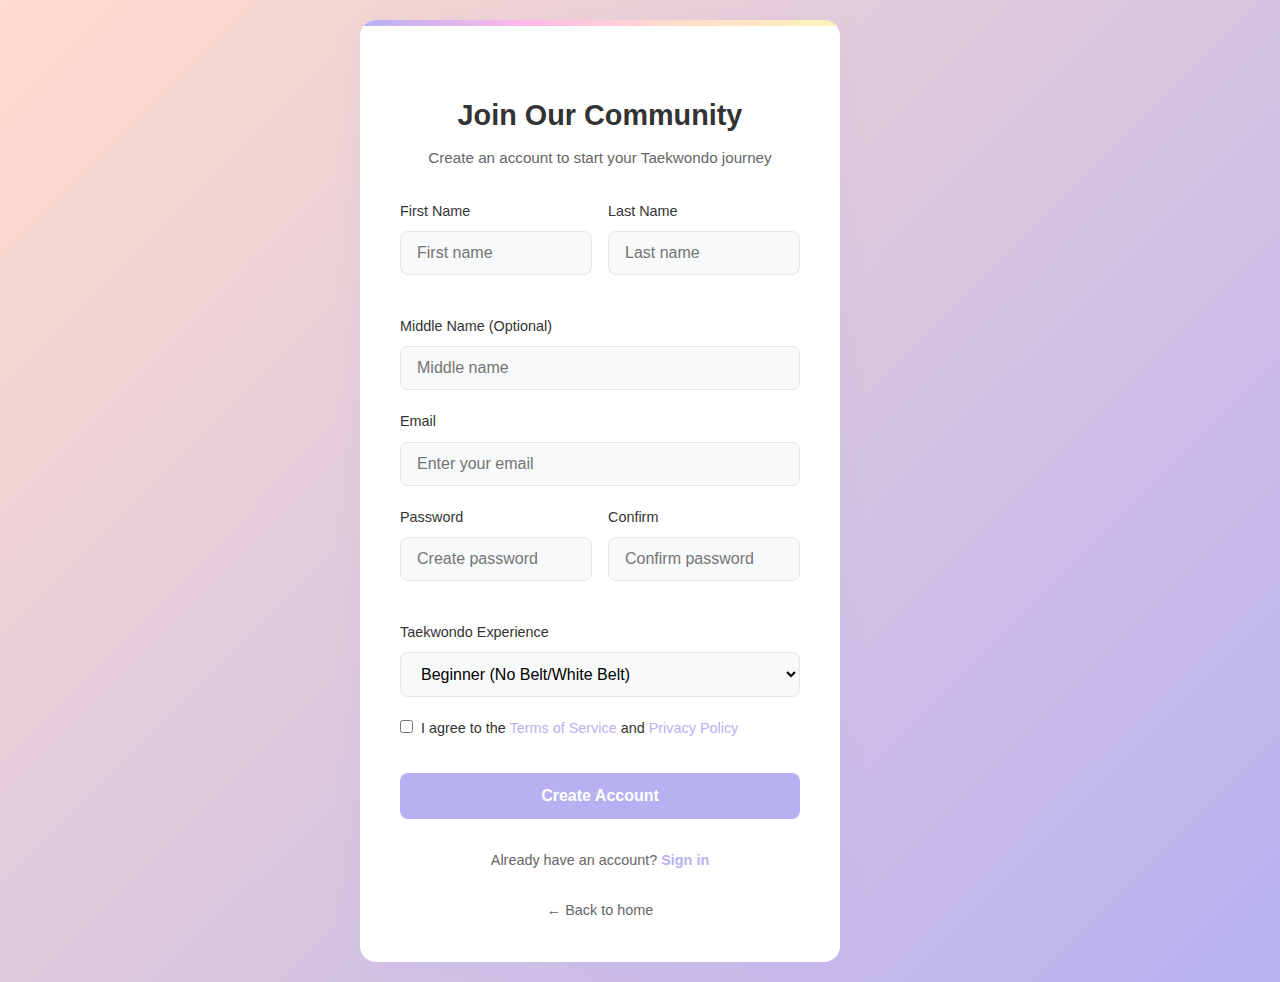
==== register.html @ 1f33d306 "init publish" ====
<!DOCTYPE html>
<html lang="en">
<head>
    <meta charset="UTF-8">
    <meta http-equiv="X-UA-Compatible" content="IE=edge">
    <meta name="viewport" content="width=device-width, initial-scale=1.0">
    <title>Register - Taekwondo Community</title>
    <link rel="stylesheet" href="style.css">
    <link rel="stylesheet" href="auth.css">
</head>
<body>
    <div class="auth-container">
        <div class="auth-card">
            <div class="auth-header">
                <h1>Join Our Community</h1>
                <p>Create an account to start your Taekwondo journey</p>
            </div>
            
            <div class="alert-message error" id="errorMessage" style="display: none;"></div>
            <div class="alert-message success" id="successMessage" style="display: none;"></div>
            
            <form class="auth-form" id="registerForm">
                <div class="form-row">
                    <div class="form-group half">
                        <label for="first-name">First Name</label>
                        <input type="text" id="first-name" name="first-name" placeholder="First name" required>
                        <div class="error-text" id="firstNameError"></div>
                    </div>
                    
                    <div class="form-group half">
                        <label for="last-name">Last Name</label>
                        <input type="text" id="last-name" name="last-name" placeholder="Last name" required>
                        <div class="error-text" id="lastNameError"></div>
                    </div>
                </div>

                <div class="form-group">
                    <label for="middle-name">Middle Name (Optional)</label>
                    <input type="text" id="middle-name" name="middle-name" placeholder="Middle name">
                </div>
                
                <div class="form-group">
                    <label for="email">Email</label>
                    <input type="email" id="email" name="email" placeholder="Enter your email" required>
                    <div class="error-text" id="emailError"></div>
                </div>
                
                <div class="form-row">
                    <div class="form-group half">
                        <label for="password">Password</label>
                        <input type="password" id="password" name="password" placeholder="Create password" required>
                        <div class="error-text" id="passwordError"></div>
                    </div>
                    
                    <div class="form-group half">
                        <label for="confirm-password">Confirm</label>
                        <input type="password" id="confirm-password" name="confirm-password" placeholder="Confirm password" required>
                        <div class="error-text" id="confirmPasswordError"></div>
                    </div>
                </div>
                
                <div class="form-group">
                    <label for="experience">Taekwondo Experience</label>
                    <select id="experience" name="experience">
                        <option value="beginner">Beginner (No Belt/White Belt)</option>
                        <option value="intermediate">Intermediate (Yellow to Green)</option>
                        <option value="advanced">Advanced (Blue to Red)</option>
                        <option value="black-belt">Black Belt</option>
                        <option value="instructor">Instructor</option>
                    </select>
                </div>
                
                <div class="terms-privacy">
                    <input type="checkbox" id="terms" name="terms" required>
                    <label for="terms">I agree to the <a href="#">Terms of Service</a> and <a href="#">Privacy Policy</a></label>
                    <div class="error-text" id="termsError"></div>
                </div>
                
                <button type="submit" class="auth-button" id="registerButton">
                    <span class="button-text">Create Account</span>
                    <span class="button-loader" style="display: none;"></span>
                </button>
            </form>
            
            <div class="auth-footer">
                <p>Already have an account? <a href="login.html">Sign in</a></p>
            </div>
            
            <div class="return-home">
                <a href="index.html">← Back to home</a>
            </div>
        </div>
    </div>

    <script>
        document.addEventListener('DOMContentLoaded', function() {
            const registerForm = document.getElementById('registerForm');
            const registerButton = document.getElementById('registerButton');
            const buttonText = registerButton.querySelector('.button-text');
            const buttonLoader = registerButton.querySelector('.button-loader');
            const errorMessage = document.getElementById('errorMessage');
            const successMessage = document.getElementById('successMessage');
            
            // Get all error message elements
            const firstNameError = document.getElementById('firstNameError');
            const lastNameError = document.getElementById('lastNameError');
            const emailError = document.getElementById('emailError');
            const passwordError = document.getElementById('passwordError');
            const confirmPasswordError = document.getElementById('confirmPasswordError');
            const termsError = document.getElementById('termsError');

            // Email validation function
            function isValidEmail(email) {
                const emailRegex = /^[^\s@]+@[^\s@]+\.[^\s@]+$/;
                return emailRegex.test(email);
            }

            // Function to display field errors
            function showFieldError(element, message) {
                element.textContent = message;
                element.style.display = 'block';
            }

            // Function to clear all field errors
            function clearFieldErrors() {
                const errorElements = [
                    firstNameError, lastNameError, emailError, 
                    passwordError, confirmPasswordError, termsError
                ];
                
                errorElements.forEach(element => {
                    element.textContent = '';
                    element.style.display = 'none';
                });
            }

            // Function to show alert messages
            function showAlert(element, message) {
                element.textContent = message;
                element.style.display = 'block';
                setTimeout(() => {
                    element.style.display = 'none';
                }, 5000);
            }

            // Set loading state
            function setLoading(isLoading) {
                if (isLoading) {
                    buttonText.style.display = 'none';
                    buttonLoader.style.display = 'block';
                    registerButton.disabled = true;
                } else {
                    buttonText.style.display = 'block';
                    buttonLoader.style.display = 'none';
                    registerButton.disabled = false;
                }
            }

            registerForm.addEventListener('submit', function(e) {
                e.preventDefault();
                clearFieldErrors();
                errorMessage.style.display = 'none';
                successMessage.style.display = 'none';

                // Get form values
                const firstName = document.getElementById('first-name').value.trim();
                const middleName = document.getElementById('middle-name').value.trim();
                const lastName = document.getElementById('last-name').value.trim();
                const email = document.getElementById('email').value.trim();
                const password = document.getElementById('password').value.trim();
                const confirmPassword = document.getElementById('confirm-password').value.trim();
                const termsAgreed = document.getElementById('terms').checked;
                
                let hasError = false;

                // Validate first name
                if (!firstName) {
                    showFieldError(firstNameError, 'First name is required');
                    hasError = true;
                }

                // Validate last name
                if (!lastName) {
                    showFieldError(lastNameError, 'Last name is required');
                    hasError = true;
                }

                // Validate email
                if (!email) {
                    showFieldError(emailError, 'Email is required');
                    hasError = true;
                } else if (!isValidEmail(email)) {
                    showFieldError(emailError, 'Please enter a valid email address');
                    hasError = true;
                }

                // Validate password
                if (!password) {
                    showFieldError(passwordError, 'Password is required');
                    hasError = true;
                }

                // Validate password confirmation
                if (!confirmPassword) {
                    showFieldError(confirmPasswordError, 'Please confirm your password');
                    hasError = true;
                } else if (password !== confirmPassword) {
                    showFieldError(confirmPasswordError, 'Passwords do not match');
                    hasError = true;
                }

                // Validate terms agreement
                if (!termsAgreed) {
                    showFieldError(termsError, 'You must agree to the Terms of Service and Privacy Policy');
                    hasError = true;
                }

                if (hasError) return;

                // Set loading state
                setLoading(true);

                // Log the data for debugging
                console.log('Sending registration data:', {
                    first_name: firstName,
                    middle_name: middleName || "",
                    last_name: lastName,
                    email: email,
                    password: password
                });

                // Prepare data for API
                const data = {
                    first_name: firstName,
                    middle_name: middleName || "",
                    last_name: lastName,
                    email: email,
                    password: password
                };

                // Call Xano API
                fetch('https://x8ki-letl-twmt.n7.xano.io/api:jyotHfBB/auth/signup', {
                    method: 'POST',
                    headers: {
                        'Content-Type': 'application/json'
                    },
                    body: JSON.stringify(data)
                })
                .then(response => {
                    console.log('API Response Status:', response.status);
                    console.log('API Response Headers:', response.headers);
                    
                    // Get the response text first to debug
                    return response.text().then(text => {
                        console.log('API Response Text:', text);
                        
                        // Parse JSON if it's valid
                        let data;
                        try {
                            data = text ? JSON.parse(text) : {};
                        } catch (e) {
                            console.error('JSON Parse Error:', e);
                            throw new Error('Invalid response format');
                        }
                        
                        // Check if response was ok
                        if (!response.ok) {
                            throw new Error(data.message || 'Registration failed. Please try again.');
                        }
                        
                        return data;
                    });
                })
                .then(data => {
                    // Registration successful
                    console.log('Registration successful:', data);
                    showAlert(successMessage, 'Account created successfully! Redirecting to login...');
                    
                    // Store auth token if provided
                    if (data.authToken) {
                        localStorage.setItem('authToken', data.authToken);
                    }
                    
                    // Redirect to login page after delay
                    setTimeout(() => {
                        window.location.href = 'login.html';
                    }, 2000);
                })
                .catch(error => {
                    console.error('Registration error:', error);
                    showAlert(errorMessage, error.message || 'Registration failed. Please try again.');
                })
                .finally(() => {
                    setLoading(false);
                });
            });
        });
    </script>
</body>
</html>
---- style.css ----
/* Responsive design */
@media (max-width: 768px) {
    body {
        padding: 10px;
    }
    
    h1 {
        font-size: 1.8rem;
    }
    
    h2 {
        font-size: 1.3rem;
    }
    
    .container {
        flex-direction: column;
        align-items: center;
    }
    
    .main-image {
        width: auto;
    }
    
    .menu-toggle {
        display: flex;
    }
    
    .nav-menu {
        position: absolute;
        flex-direction: column;
        background-color: white;
        width: 100%;
        top: 70px;
        left: 0;
        padding: 20px 0;
        box-shadow: 0 10px 10px rgba(0, 0, 0, 0.05);
        gap: 15px;
        transform: translateY(-150%);
        opacity: 0;
        transition: all 0.3s;
        pointer-events: none;
        z-index: 90;
    }
    
    .nav-menu.active {
        transform: translateY(0);
        opacity: 1;
        pointer-events: all;
    }
    
    .nav-menu li {
        text-align: center;
    }
    
    .auth-links {
        position: absolute;
        right: 60px;
    }
    
    .login-btn {
        display: none;
    }
    
    .menu-toggle.active span:nth-child(1) {
        transform: translateY(8px) rotate(45deg);
    }
    
    .menu-toggle.active span:nth-child(2) {
        opacity: 0;
    }
    
    .menu-toggle.active span:nth-child(3) {
        transform: translateY(-8px) rotate(-45deg);
    }
    
    .user-dropdown {
        right: -10px;
    }
}/* Base styles */
:root {
    /* New color theme */
    --purple: #B7B1F2;
    --pink: #FDB7EA;
    --peach: #FFDCCC;
    --yellow: #FBF3B9;
    
    /* RGB values */
    --purple-rgb: 183, 177, 242;
    --pink-rgb: 253, 183, 234;
    --peach-rgb: 255, 220, 204;
    --yellow-rgb: 251, 243, 185;
    
    /* Original variables for compatibility */
    --primary-color: var(--purple);
    --primary-dark: rgba(var(--purple-rgb), 0.8);
    --highlight-color: var(--pink);
    --background-color: #f8f9fa;
    --text-color: #333;
    --header-color: #444;
}

* {
    margin: 0;
    padding: 0;
    box-sizing: border-box;
}

body {
    background-color: var(--background-color);
    background-image: linear-gradient(45deg, var(--yellow) 0%, var(--peach) 100%);
    color: var(--text-color);
    font-family: Arial, sans-serif;
    line-height: 1.6;
    max-width: 1200px;
    margin: 0 auto;
    padding: 20px;
    min-height: 100vh;
}

/* Typography */
h1, h2, h3, h4 {
    color: var(--header-color);
    margin-bottom: 1rem;
}

h1 {
    text-align: center;
    font-size: 2.2rem;
    margin: 2rem 0;
}

h2 {
    font-size: 1.5rem;
    border-bottom: 2px solid var(--primary-color);
    padding-bottom: 0.5rem;
    margin-top: 1.5rem;
}

p {
    margin-bottom: 1rem;
}

.highlight {
    color: var(--highlight-color);
    font-weight: bold;
}

/* Layout */
header, footer {
    text-align: center;
    padding: 1rem 0;
}

footer {
    margin-top: 2rem;
    font-style: italic;
    font-size: 0.9rem;
}

.hero {
    display: flex;
    justify-content: center;
    margin: 2rem 0;
}

.gallery {
    text-align: center;
    width: 100%;
}

.main-image {
    max-width: auto;
    height: auto;
    border-radius: 12px;
    box-shadow: 0 8px 16px rgba(var(--purple-rgb), 0.3);
    transition: opacity 0.3s ease;
    object-fit: cover;
    max-height: 400px;
    width: 100%;
}

.content, .characteristics {
    max-width: 800px;
    margin: 0 auto;
    padding: 1rem;
}

.characteristic-item {
    margin-bottom: 2rem;
    padding: .5rem;
    background-color: rgba(255, 255, 255, 0.7);
    border-radius: 12px;
    box-shadow: 0 4px 12px rgba(var(--purple-rgb), 0.15);
    transition: transform 0.3s ease, box-shadow 0.3s ease;
}

.view-technique {
    background-color: var(--primary-color);
    color: white;
    border: none;
    padding: 8px 16px;
    margin-top: 12px;
    border-radius: 6px;
    cursor: pointer;
    font-weight: 500;
    transition: all 0.2s ease;
    display: inline-block;
}

.view-technique:hover {
    background-color: rgba(var(--purple-rgb), 0.8);
    transform: translateY(-2px);
    box-shadow: 0 4px 8px rgba(var(--purple-rgb), 0.3);
}

.characteristic-item.active {
    border-left: 4px solid var(--pink);
    transform: translateY(-5px);
    box-shadow: 0 8px 20px rgba(var(--purple-rgb), 0.25);
}

/* Navigation */
.container {
    display: flex;
    justify-content: center;
    gap: 1rem;
    margin: 2rem 0;
}

.next-button, .previous-button {
    display: inline-block;
    padding: 12px 24px;
    background-color: var(--primary-color);
    color: white;
    border: none;
    border-radius: 8px;
    font-size: 1rem;
    font-weight: 500;
    cursor: pointer;
    text-decoration: none;
    transition: all 0.3s ease;
    box-shadow: 0 2px 8px rgba(var(--purple-rgb), 0.3);
}

.next-button:hover, .previous-button:hover {
    background-color: var(--primary-dark);
    transform: translateY(-2px);
    box-shadow: 0 4px 12px rgba(var(--purple-rgb), 0.4);
}

.next-button:active, .previous-button:active {
    transform: translateY(0);
    box-shadow: 0 2px 4px rgba(var(--purple-rgb), 0.3);
}

/* Navigation Bar */
.navbar {
    background-color: white;
    box-shadow: 0 2px 10px rgba(0, 0, 0, 0.05);
    position: sticky;
    top: 0;
    z-index: 100;
}

.navbar-container {
    display: flex;
    justify-content: space-between;
    align-items: center;
    padding: 15px 20px;
    max-width: 1200px;
    margin: 0 auto;
}

.logo {
    font-weight: 700;
    font-size: 1.5rem;
    color: var(--text-color);
    text-decoration: none;
    letter-spacing: 1px;
}

.nav-menu {
    display: flex;
    list-style: none;
    margin: 0;
    padding: 0;
    gap: 30px;
}

.nav-link {
    color: var(--text-color);
    text-decoration: none;
    font-weight: 500;
    position: relative;
    transition: color 0.3s;
    padding: 8px 12px;
}

.nav-link:hover {
    color: var(--primary-color);
}

.nav-link::after {
    content: '';
    position: absolute;
    width: 0;
    height: 2px;
    bottom: 0;
    left: 50%;
    transform: translateX(-50%);
    background-color: var(--primary-color);
    transition: width 0.3s;
}

.nav-link:hover::after {
    width: 80%;
}

.nav-link.active {
    color: var(--primary-color);
}

.nav-link.active::after {
    width: 80%;
    background-color: var(--pink);
}

.auth-links {
    display: flex;
    align-items: center;
    gap: 15px;
}

.login-btn {
    color: var(--primary-color);
    text-decoration: none;
    font-weight: 600;
    transition: color 0.3s;
}

.login-btn:hover {
    color: rgba(var(--purple-rgb), 0.8);
}

.register-btn {
    background-color: var(--primary-color);
    color: white;
    text-decoration: none;
    padding: 8px 16px;
    border-radius: 6px;
    font-weight: 600;
    transition: all 0.3s;
}

.register-btn:hover {
    background-color: rgba(var(--purple-rgb), 0.8);
    transform: translateY(-2px);
}

.menu-toggle {
    display: none;
    flex-direction: column;
    gap: 5px;
    cursor: pointer;
}

.menu-toggle span {
    display: block;
    width: 25px;
    height: 3px;
    background-color: var(--text-color);
    transition: all 0.3s;
}

/* User Profile & Logout Styling */
.user-profile {
    position: relative;
    cursor: pointer;
}

.user-greeting {
    display: inline-block;
    color: var(--text-color);
    font-weight: 500;
    padding: 8px 12px;
    position: relative;
}

.user-greeting::after {
    content: '▼';
    font-size: 0.7em;
    margin-left: 5px;
    transition: transform 0.3s;
}

.user-profile.active .user-greeting::after {
    transform: rotate(180deg);
}

.user-dropdown {
    position: absolute;
    top: 100%;
    right: 0;
    background-color: white;
    border-radius: 8px;
    box-shadow: 0 5px 15px rgba(var(--purple-rgb), 0.2);
    width: 150px;
    overflow: hidden;
    opacity: 0;
    visibility: hidden;
    transform: translateY(10px);
    transition: all 0.3s;
    z-index: 100;
}

.user-profile.active .user-dropdown {
    opacity: 1;
    visibility: visible;
    transform: translateY(0);
}

.user-dropdown ul {
    list-style: none;
    padding: 0;
    margin: 0;
}

.user-dropdown ul li {
    border-bottom: 1px solid rgba(var(--purple-rgb), 0.1);
}

.user-dropdown ul li:last-child {
    border-bottom: none;
}

.user-dropdown ul li a {
    display: block;
    padding: 12px 15px;
    color: var(--text-color);
    text-decoration: none;
    transition: all 0.2s;
}

.user-dropdown ul li a:hover {
    background-color: rgba(var(--purple-rgb), 0.1);
    color: var(--primary-color);
}

#logoutBtn {
    color: #e74c3c;
}

.logout-message {
    position: fixed;
    top: 20px;
    right: 20px;
    background-color: rgba(var(--purple-rgb), 0.9);
    color: white;
    padding: 12px 20px;
    border-radius: 8px;
    z-index: 1000;
    animation: fadeInOut 2s ease;
}

@keyframes fadeInOut {
    0% { opacity: 0; transform: translateY(-20px); }
    20% { opacity: 1; transform: translateY(0); }
    80% { opacity: 1; transform: translateY(0); }
    100% { opacity: 0; transform: translateY(-20px); }
}

/* Make sure these accordion styles are added to your style.css file */

/* Accordion Styles */
.accordion-container {
    max-width: 800px;
    margin: 0 auto;
}

.accordion {
    margin-bottom: 1rem;
    border-radius: 12px;
    overflow: hidden;
    transition: all 0.3s ease;
}

.accordion-header {
    padding: 1.25rem 1.5rem;
    background-color: rgba(255, 255, 255, 0.8);
    display: flex;
    justify-content: space-between;
    align-items: center;
    cursor: pointer;
    border-radius: 12px;
    transition: all 0.3s ease;
}

.accordion-header:hover {
    background-color: rgba(255, 255, 255, 0.9);
}

.accordion-header h2 {
    margin: 0;
    font-size: 1.3rem;
    transition: color 0.3s ease;
}

.accordion-icon {
    font-size: 1.5rem;
    color: var(--primary-color);
    transition: transform 0.3s ease;
}

.accordion.active .accordion-icon {
    transform: rotate(45deg);
}

.accordion-content {
    background-color: rgba(255, 255, 255, 0.7);
    padding: 0 1.5rem;
    max-height: 0;
    overflow: hidden;
    transition: all 0.5s ease;
    opacity: 0;
    visibility: hidden;
}

.accordion.active .accordion-content {
    padding: 1.5rem;
    max-height: none; /* Remove the fixed height limit */
    opacity: 1;
    visibility: visible;
}
.accordion.active .accordion-header {
    border-radius: 12px 12px 0 0;
    background-color: rgba(var(--purple-rgb), 0.1);
}

.characteristic-item.technique-active .accordion-header {
    background-color: rgba(var(--pink-rgb), 0.15);
    border-left: 4px solid var(--pink);
}

.characteristic-item.technique-active .accordion-icon {
    color: var(--pink);
}

/* Add these styles to your style.css file to fix the hero image display */

/* Hero section styling */
.hero {
    width: 100%;
    display: flex;
    justify-content: center;
    align-items: center;
    margin: 2rem 0;
    overflow: hidden;
}

.gallery {
    width: 100%;
    max-width: 1200px;
    text-align: center;
}

.main-image {
    width: auto;
    height: auto;
    max-height: 500px;
    object-fit: cover;
    object-position: center;
    border-radius: 12px;
    box-shadow: 0 8px 16px rgba(var(--purple-rgb), 0.3);
    transition: opacity 0.3s ease;
}

/* Responsive adjustments */
@media (max-width: 768px) {
    .main-image {
        max-height: 300px;
    }
}

/* Optional: If you prefer the image to be contained instead of cropped */
.main-image.contain {
    object-fit: contain;
    background-color: rgba(0, 0, 0, 0.05);
    padding: 10px;
}

/* Add these styles to create the modal effect shown in your screenshot */

/* Modal Styles */
.technique-modal {
    display: none;
    position: fixed;
    top: 0;
    left: 0;
    width: 100%;
    height: 100%;
    background-color: rgba(0, 0, 0, 0.5);
    z-index: 1000;
    justify-content: center;
    align-items: center;
    padding: 20px;
}

.technique-modal.active {
    display: flex;
}

.modal-content {
    background-color: white;
    border-radius: 12px;
    max-width: 800px;
    width: 100%;
    max-height: 90vh;
    overflow-y: auto;
    position: relative;
    box-shadow: 0 10px 25px rgba(0, 0, 0, 0.2);
    animation: modalFadeIn 0.3s ease;
}

@keyframes modalFadeIn {
    from {
        opacity: 0;
        transform: translateY(-20px);
    }
    to {
        opacity: 1;
        transform: translateY(0);
    }
}

.modal-header {
    padding: 15px 20px;
    border-bottom: 2px solid var(--peach);
    display: flex;
    justify-content: space-between;
    align-items: center;
    background-color: rgba(var(--pink-rgb), 0.1);
}

.modal-header h3 {
    margin: 0;
    color: var(--highlight-color);
    font-size: 1.3rem;
}

.close-modal {
    background: none;
    border: none;
    font-size: 1.5rem;
    color: #999;
    cursor: pointer;
    transition: color 0.2s;
}

.close-modal:hover {
    color: #333;
}

/* Modal Image Container */
.modal-image-container {
    width: 100%;
    overflow: hidden;
    border-bottom: 1px solid #eee;
}

.modal-image {
    width: 100%;
    height: auto;
    max-height: 300px;
    object-fit: cover;
    object-position: center;
    display: block;
}

.modal-body {
    padding: 20px;
    line-height: 1.6;
}

.modal-footer {
    padding: 15px 20px;
    border-top: 1px solid #eee;
    text-align: center;
}

.view-technique-modal {
    background-color: var(--primary-color);
    color: white;
    border: none;
    padding: 8px 16px;
    margin-top: 5px;
    border-radius: 6px;
    cursor: pointer;
    font-weight: 500;
    transition: all 0.2s ease;
    display: inline-block;
}

.view-technique-modal:hover {
    background-color: rgba(var(--purple-rgb), 0.8);
    transform: translateY(-2px);
    box-shadow: 0 4px 8px rgba(var(--purple-rgb), 0.3);
}

/* For mobile */
@media (max-width: 768px) {
    .modal-content {
        max-height: 90vh;
    }
    
    .modal-image {
        max-height: 400px;
    }
}

/* Improved mobile navigation styles */

@media (max-width: 768px) {
    /* Navbar container */
    .navbar {
      padding: 10px 0;
    }
    
    .navbar-container {
      padding: 0 15px;
      position: relative;
    }
    
    /* Logo */
    .logo {
      font-size: 1.2rem;
      letter-spacing: 1px;
      font-weight: 700;
    }
    
    /* Menu toggle (hamburger) button */
    .menu-toggle {
      display: flex;
      flex-direction: column;
      gap: 5px;
      background: none;
      border: none;
      padding: 5px;
      margin-right: 10px;
      cursor: pointer;
      z-index: 100;
    }
    
    .menu-toggle span {
      display: block;
      width: 25px;
      height: 3px;
      background-color: var(--text-color);
      transition: all 0.3s;
      border-radius: 2px;
    }
    
    /* Hamburger animation */
    .menu-toggle.active span:nth-child(1) {
      transform: translateY(8px) rotate(45deg);
    }
    
    .menu-toggle.active span:nth-child(2) {
      opacity: 0;
    }
    
    .menu-toggle.active span:nth-child(3) {
      transform: translateY(-8px) rotate(-45deg);
    }
    
    /* Mobile dropdown menu */
    .nav-menu {
      position: absolute;
      flex-direction: column;
      background-color: white;
      width: 100%;
      top: 60px;
      left: 0;
      padding: 20px 0;
      box-shadow: 0 10px 10px rgba(0, 0, 0, 0.05);
      gap: 15px;
      transform: translateY(-150%);
      opacity: 0;
      transition: all 0.3s;
      pointer-events: none;
      z-index: 95;
    }
    
    .nav-menu.active {
      transform: translateY(0);
      opacity: 1;
      pointer-events: all;
    }
    
    .nav-menu li {
      text-align: center;
      width: 100%;
    }
    
    .nav-link {
      display: block;
      padding: 12px 20px;
      width: 100%;
    }
    
    /* Auth links in mobile */
    .auth-links {
      position: absolute;
      right: 15px;
      top: 50%;
      transform: translateY(-50%);
      display: flex;
      align-items: center;
    }
    
    /* User greeting and logout */
    .user-greeting {
      display: none; /* Hide on mobile to save space */
    }
    
    .logout-btn {
      color: #e74c3c;
      text-decoration: none;
      padding: 8px 15px;
      font-weight: 600;
      font-size: 0.9rem;
      border-radius: 4px;
      background-color: rgba(231, 76, 60, 0.1);
    }
    
    /* Login/register buttons in mobile */
    .login-btn {
      display: none; /* Hide login on mobile to save space */
    }
    
    .register-btn {
      font-size: 0.9rem;
      padding: 6px 12px;
    }
  }

  /* Desktop navigation styles */

/* Navbar base */
.navbar {
    background-color: white;
    box-shadow: 0 2px 10px rgba(0, 0, 0, 0.05);
    position: sticky;
    top: 0;
    z-index: 100;
}

.navbar-container {
    display: flex;
    justify-content: space-between;
    align-items: center;
    padding: 15px 20px;
    max-width: 1200px;
    margin: 0 auto;
}

.nav-left {
    display: flex;
    align-items: center;
}

/* Logo styling */
.logo {
    font-weight: 700;
    font-size: 1.5rem;
    color: var(--text-color);
    text-decoration: none;
    letter-spacing: 1px;
}

/* Navigation menu */
.nav-menu {
    display: flex;
    list-style: none;
    margin: 0;
    padding: 0;
    gap: 30px;
}

.nav-link {
    color: var(--text-color);
    text-decoration: none;
    font-weight: 500;
    position: relative;
    transition: color 0.3s;
    padding: 8px 12px;
}

.nav-link:hover {
    color: var(--primary-color);
}

.nav-link::after {
    content: '';
    position: absolute;
    width: 0;
    height: 2px;
    bottom: 0;
    left: 50%;
    transform: translateX(-50%);
    background-color: var(--primary-color);
    transition: width 0.3s;
}

.nav-link:hover::after {
    width: 80%;
}

.nav-link.active {
    color: var(--primary-color);
}

.nav-link.active::after {
    width: 80%;
    background-color: var(--pink);
}

/* Auth links */
.auth-links {
    display: flex;
    align-items: center;
    gap: 15px;
}

.login-btn {
    color: var(--primary-color);
    text-decoration: none;
    font-weight: 600;
    transition: color 0.3s;
}

.login-btn:hover {
    color: rgba(var(--purple-rgb), 0.8);
}

.register-btn {
    background-color: var(--primary-color);
    color: white;
    text-decoration: none;
    padding: 8px 16px;
    border-radius: 6px;
    font-weight: 600;
    transition: all 0.3s;
}

.register-btn:hover {
    background-color: rgba(var(--purple-rgb), 0.8);
    transform: translateY(-2px);
}

/* Menu toggle button - hidden on desktop */
.menu-toggle {
    display: none;
}

#modalImage{
    height: 100%;
}
---- auth.css ----
/* Auth pages styling */
:root {
    /* New color theme */
    --purple: #B7B1F2;
    --pink: #FDB7EA;
    --peach: #FFDCCC;
    --yellow: #FBF3B9;
    
    /* RGB values */
    --purple-rgb: 183, 177, 242;
    --pink-rgb: 253, 183, 234;
    --peach-rgb: 255, 220, 204;
    --yellow-rgb: 251, 243, 185;
    
    /* Design system */
    --primary: var(--purple);
    --secondary: var(--pink);
    --accent: var(--peach);
    --background: #ffffff;
    --text-dark: #333333;
    --text-light: #666666;
    --border-color: #e6e6e6;
    --shadow-color: rgba(0, 0, 0, 0.1);
}

body {
    background: linear-gradient(135deg, var(--peach) 0%, var(--purple) 100%);
    min-height: 100vh;
    display: flex;
    align-items: center;
    justify-content: center;
    margin: 0;
    padding: 20px;
    font-family: 'Arial', sans-serif;
}

.auth-container {
    width: 100%;
    max-width: 480px;
    margin: 0 auto;
}

.auth-card {
    background-color: var(--background);
    border-radius: 16px;
    box-shadow: 0 8px 24px rgba(var(--purple-rgb), 0.15);
    padding: 40px;
    overflow: hidden;
    position: relative;
}

.auth-card::before {
    content: '';
    position: absolute;
    top: 0;
    left: 0;
    right: 0;
    height: 6px;
    background: linear-gradient(90deg, 
        var(--purple) 0%, 
        var(--pink) 33%, 
        var(--peach) 66%, 
        var(--yellow) 100%);
}

.auth-header {
    text-align: center;
    margin-bottom: 30px;
}

.auth-header h1 {
    color: var(--text-dark);
    font-size: 1.8rem;
    margin-bottom: 8px;
}

.auth-header p {
    color: var(--text-light);
    font-size: 0.95rem;
    margin: 0;
}

.auth-form {
    margin-bottom: 20px;
}

.form-group {
    margin-bottom: 20px;
}

.form-row {
    display: flex;
    gap: 16px;
    margin-bottom: 20px;
}

.form-group.half {
    width: 50%;
}

label {
    display: block;
    margin-bottom: 8px;
    color: var(--text-dark);
    font-size: 0.9rem;
    font-weight: 500;
}

input[type="text"],
input[type="email"],
input[type="password"],
select {
    width: 100%;
    padding: 12px 16px;
    border: 1px solid var(--border-color);
    border-radius: 8px;
    background-color: #f8f9fa;
    font-size: 1rem;
    transition: border-color 0.3s, box-shadow 0.3s;
}

input[type="text"]:focus,
input[type="email"]:focus,
input[type="password"]:focus,
select:focus {
    outline: none;
    border-color: var(--purple);
    box-shadow: 0 0 0 3px rgba(var(--purple-rgb), 0.2);
}

.form-options {
    display: flex;
    justify-content: space-between;
    align-items: center;
    margin: 15px 0 25px;
}

.remember-me {
    display: flex;
    align-items: center;
}

.remember-me input[type="checkbox"] {
    margin-right: 8px;
    accent-color: var(--purple);
}

.forgot-password {
    color: var(--text-light);
    font-size: 0.9rem;
    text-decoration: none;
    transition: color 0.3s;
}

.forgot-password:hover {
    color: var(--purple);
    text-decoration: underline;
}

.terms-privacy {
    display: flex;
    align-items: flex-start;
    margin-bottom: 25px;
    font-size: 0.85rem;
}

.terms-privacy input[type="checkbox"] {
    margin-right: 8px;
    margin-top: 3px;
    accent-color: var(--purple);
}

.terms-privacy a {
    color: var(--purple);
    text-decoration: none;
}

.terms-privacy a:hover {
    text-decoration: underline;
}

.auth-button {
    width: 100%;
    padding: 14px;
    background-color: var(--purple);
    color: white;
    border: none;
    border-radius: 8px;
    font-size: 1rem;
    font-weight: 600;
    cursor: pointer;
    transition: background-color 0.3s, transform 0.1s;
}

.auth-button:hover {
    background-color: rgba(var(--purple-rgb), 0.9);
}

.auth-button:active {
    transform: scale(0.98);
}

.auth-footer {
    text-align: center;
    margin-top: 30px;
    color: var(--text-light);
    font-size: 0.9rem;
}

.auth-footer a {
    color: var(--purple);
    text-decoration: none;
    font-weight: 600;
}

.auth-footer a:hover {
    text-decoration: underline;
}

.return-home {
    margin-top: 25px;
    text-align: center;
}

.return-home a {
    color: var(--text-light);
    font-size: 0.9rem;
    text-decoration: none;
    transition: color 0.3s;
}

.return-home a:hover {
    color: var(--purple);
}

/* Error and alert message styling */
.error-text {
    color: #e74c3c;
    font-size: 0.8rem;
    margin-top: 5px;
    display: none;
}

.alert-message {
    padding: 12px 16px;
    border-radius: 8px;
    margin-bottom: 20px;
    font-size: 0.9rem;
    display: none;
}

.alert-message.error {
    background-color: rgba(231, 76, 60, 0.1);
    border-left: 4px solid #e74c3c;
    color: #c0392b;
}

.alert-message.success {
    background-color: rgba(46, 204, 113, 0.1);
    border-left: 4px solid #2ecc71;
    color: #27ae60;
}

/* Loading spinner */
.button-loader {
    display: inline-block;
    width: 20px;
    height: 20px;
    border: 2px solid rgba(255, 255, 255, 0.3);
    border-radius: 50%;
    border-top-color: #fff;
    animation: spin 0.8s linear infinite;
}

@keyframes spin {
    to {
        transform: rotate(360deg);
    }
}
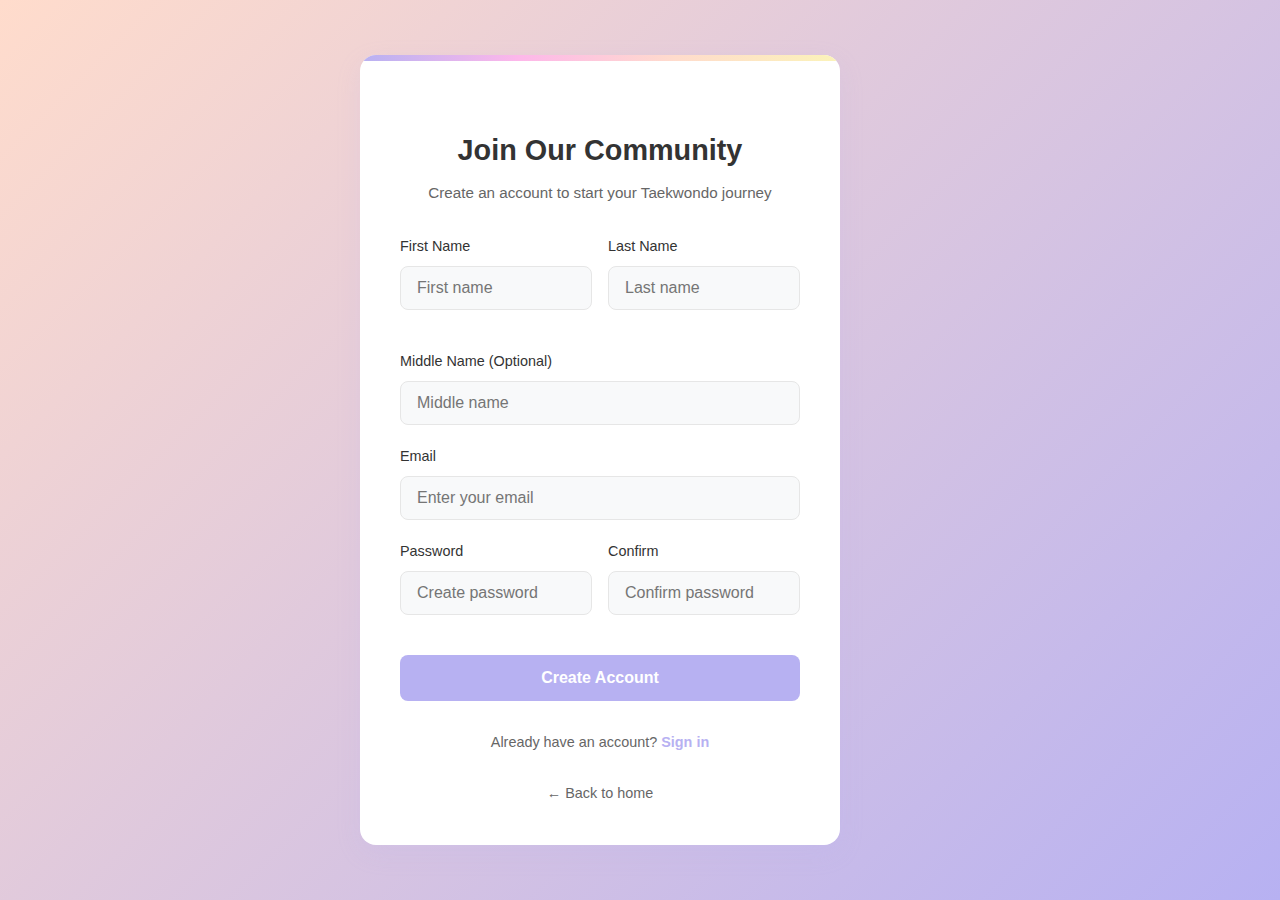
==== commit 9d08b229: "update" ====
--- a/register.html
+++ b/register.html
@@ -59,7 +59,7 @@
                     </div>
                 </div>
                 
-                <div class="form-group">
+                <!-- <div class="form-group">
                     <label for="experience">Taekwondo Experience</label>
                     <select id="experience" name="experience">
                         <option value="beginner">Beginner (No Belt/White Belt)</option>
@@ -68,13 +68,13 @@
                         <option value="black-belt">Black Belt</option>
                         <option value="instructor">Instructor</option>
                     </select>
-                </div>
-                
-                <div class="terms-privacy">
+                </div> -->
+                
+                <!-- <div class="terms-privacy">
                     <input type="checkbox" id="terms" name="terms" required>
                     <label for="terms">I agree to the <a href="#">Terms of Service</a> and <a href="#">Privacy Policy</a></label>
                     <div class="error-text" id="termsError"></div>
-                </div>
+                </div> -->
                 
                 <button type="submit" class="auth-button" id="registerButton">
                     <span class="button-text">Create Account</span>
